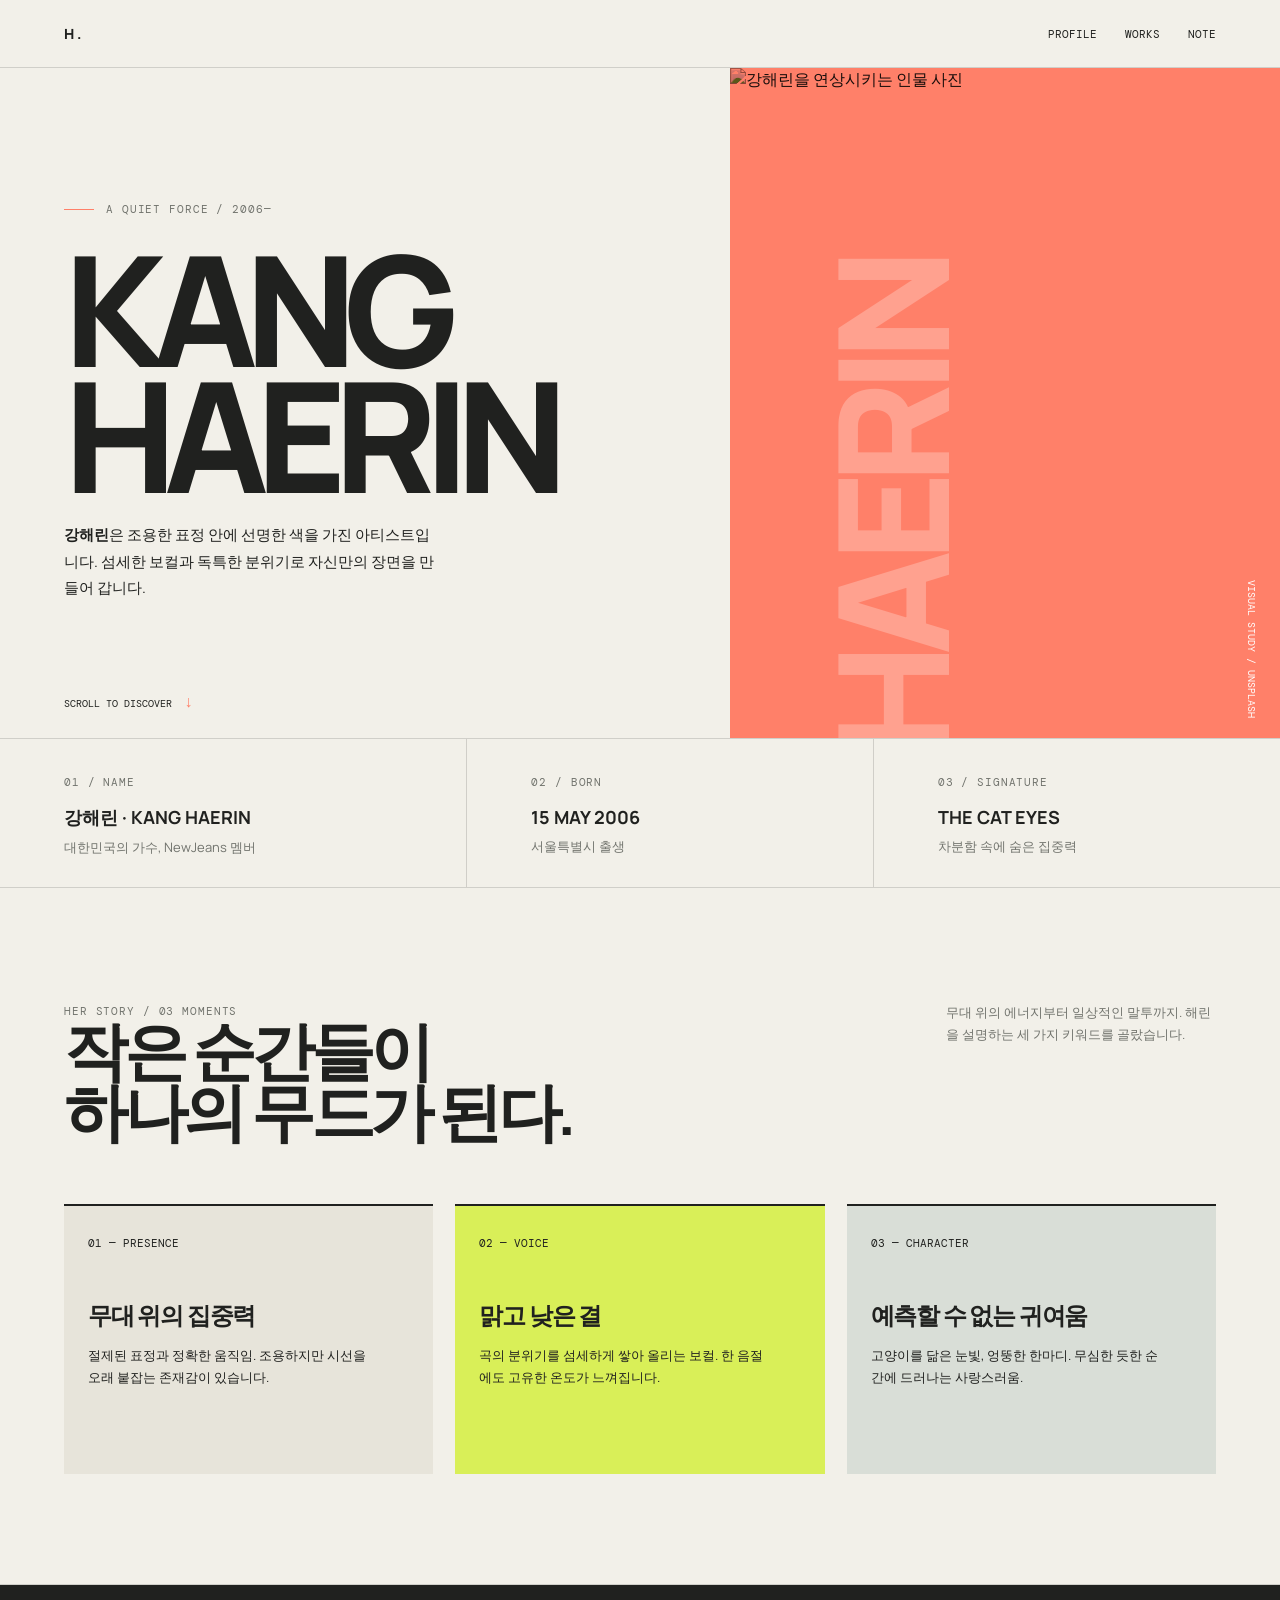
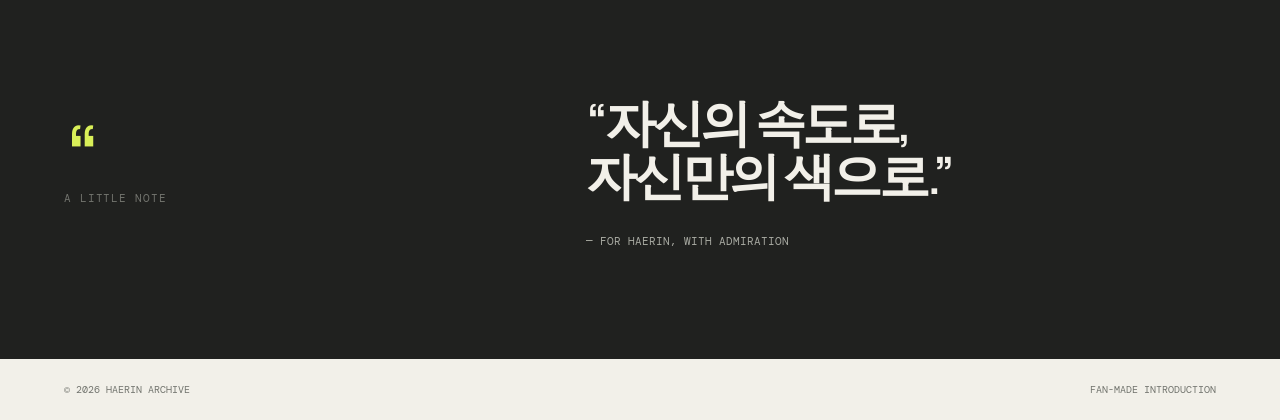
==== index.html @ d482c72f "Rename dd.html to index.html" ====
<!doctype html>
<html lang="ko">
<head>
	<meta charset="utf-8">
	<meta name="viewport" content="width=device-width, initial-scale=1">
	<meta name="description" content="강해린의 음악과 고양이 같은 매력을 소개하는 페이지">
	<title>HAERIN — quiet magnetism</title>
	<link rel="preconnect" href="https://fonts.googleapis.com">
	<link rel="preconnect" href="https://fonts.gstatic.com" crossorigin>
	<link href="https://fonts.googleapis.com/css2?family=DM+Mono:wght@400;500&family=Manrope:wght@400;500;600;700;800&display=swap" rel="stylesheet">
	<style>
		:root {
			--ink: #20211f;
			--muted: #72746e;
			--paper: #f2f0e9;
			--lime: #d9ef58;
			--coral: #ff8069;
			--line: rgba(32, 33, 31, .16);
			--mono: "DM Mono", monospace;
			--sans: "Manrope", sans-serif;
		}

		* { box-sizing: border-box; }
		html { scroll-behavior: smooth; }
		body {
			margin: 0;
			color: var(--ink);
			background: var(--paper);
			font-family: var(--sans);
			overflow-x: hidden;
		}
		a { color: inherit; text-decoration: none; }
		button { color: inherit; font: inherit; }
		.site-header {
			display: flex;
			align-items: center;
			justify-content: space-between;
			padding: 24px 5vw;
			border-bottom: 1px solid var(--line);
		}
		.brand { font-size: 14px; font-weight: 800; letter-spacing: .22em; }
		.nav { display: flex; gap: 28px; font-family: var(--mono); font-size: 11px; }
		.nav a { transition: opacity .2s; }
		.nav a:hover { opacity: .48; }
		.menu-button { display: none; border: 0; background: none; cursor: pointer; }

		.hero {
			min-height: 670px;
			display: grid;
			grid-template-columns: minmax(0, 1fr) minmax(330px, 43%);
			position: relative;
			overflow: hidden;
			border-bottom: 1px solid var(--line);
		}
		.hero-copy { padding: 10.5vw 5vw 7vw; position: relative; z-index: 1; }
		.eyebrow, .section-label, .meta { color: var(--muted); font-family: var(--mono); font-size: 11px; letter-spacing: .08em; }
		.eyebrow::before { content: ""; display: inline-block; width: 30px; height: 1px; margin: 0 12px 3px 0; background: var(--coral); }
		h1 { max-width: 760px; margin: 30px 0 24px; font-size: clamp(68px, 12vw, 184px); font-weight: 800; letter-spacing: -.085em; line-height: .82; }
		.hero-intro { max-width: 380px; margin: 0; font-size: 15px; line-height: 1.75; }
		.hero-intro strong { font-weight: 800; }
		.portrait-wrap { position: relative; min-height: 670px; background: var(--coral); }
		.portrait-wrap::before { content: "HAERIN"; position: absolute; top: 50%; left: -16%; z-index: 0; color: rgba(255,255,255,.26); font-size: 12vw; font-weight: 800; letter-spacing: -.08em; transform: rotate(-90deg); transform-origin: center; }
		.portrait { width: 100%; height: 100%; min-height: 670px; object-fit: cover; object-position: center top; mix-blend-mode: multiply; filter: saturate(.9) contrast(1.06); }
		.portrait-credit { position: absolute; right: 22px; bottom: 20px; color: white; font-family: var(--mono); font-size: 10px; writing-mode: vertical-rl; }
		.scroll-note { position: absolute; bottom: 26px; left: 5vw; font-family: var(--mono); font-size: 10px; }
		.scroll-note::after { content: "↓"; margin-left: 12px; color: var(--coral); font-size: 16px; }

		.facts { display: grid; grid-template-columns: 1.15fr 1fr 1fr; gap: 0; border-bottom: 1px solid var(--line); }
		.fact { padding: 30px 5vw; border-right: 1px solid var(--line); }
		.fact:last-child { border-right: 0; }
		.fact strong { display: block; margin-top: 14px; font-size: 18px; }
		.fact p { margin: 8px 0 0; color: var(--muted); font-size: 13px; }

		.section { padding: 110px 5vw; border-bottom: 1px solid var(--line); }
		.section-heading { display: flex; align-items: flex-start; justify-content: space-between; gap: 30px; margin-bottom: 62px; }
		h2 { max-width: 670px; margin: 0; font-size: clamp(34px, 5vw, 74px); letter-spacing: -.07em; line-height: .95; }
		.section-heading p { max-width: 270px; margin: 3px 0 0; color: var(--muted); font-size: 13px; line-height: 1.7; }
		.timeline { display: grid; grid-template-columns: repeat(3, 1fr); gap: 22px; }
		.timeline-item { min-height: 270px; padding: 24px; border-top: 2px solid var(--ink); background: #e7e4da; }
		.timeline-item:nth-child(2) { background: var(--lime); }
		.timeline-item:nth-child(3) { background: #d9ded7; }
		.timeline-item h3 { margin: 46px 0 12px; font-size: 24px; letter-spacing: -.05em; }
		.timeline-item p { max-width: 290px; margin: 0; font-size: 13px; line-height: 1.7; }
		.number { font-family: var(--mono); font-size: 11px; }

		.quote-section { display: grid; grid-template-columns: 1fr 1.5fr; gap: 8vw; align-items: center; background: var(--ink); color: var(--paper); }
		.quote-mark { color: var(--lime); font-size: 100px; line-height: .5; }
		blockquote { margin: 0; font-size: clamp(30px, 4vw, 62px); font-weight: 600; letter-spacing: -.065em; line-height: 1.05; }
		.quote-by { margin-top: 32px; color: #a8aaa2; font-family: var(--mono); font-size: 11px; }

		footer { display: flex; justify-content: space-between; gap: 20px; padding: 24px 5vw; color: var(--muted); font-family: var(--mono); font-size: 10px; }
		.reveal { animation: rise .8s both; }
		@keyframes rise { from { opacity: 0; transform: translateY(22px); } to { opacity: 1; transform: translateY(0); } }
		@media (max-width: 720px) {
			.site-header { padding: 20px 6vw; }
			.nav { display: none; position: absolute; right: 6vw; top: 58px; z-index: 3; flex-direction: column; gap: 16px; padding: 20px; background: var(--lime); border: 1px solid var(--ink); }
			.nav.is-open { display: flex; }
			.menu-button { display: block; font-family: var(--mono); font-size: 11px; }
			.hero { display: block; min-height: 0; }
			.hero-copy { padding: 74px 6vw 54px; }
			h1 { margin: 25px 0; font-size: clamp(68px, 21vw, 130px); }
			.scroll-note { display: none; }
			.portrait-wrap, .portrait { min-height: 460px; height: 460px; }
			.portrait-wrap::before { left: -20%; font-size: 22vw; }
			.facts, .timeline, .quote-section { grid-template-columns: 1fr; }
			.fact { padding: 24px 6vw; border-right: 0; border-bottom: 1px solid var(--line); }
			.fact:last-child { border-bottom: 0; }
			.section { padding: 75px 6vw; }
			.section-heading { display: block; margin-bottom: 38px; }
			.section-heading p { margin-top: 22px; }
			.timeline { gap: 14px; }
			.timeline-item { min-height: 210px; }
			.timeline-item h3 { margin-top: 32px; }
			.quote-section { gap: 20px; }
			footer { padding: 20px 6vw; flex-direction: column; }
		}
	</style>
</head>
<body>
	<header class="site-header">
		<a class="brand" href="#top">H.</a>
		<nav class="nav" id="nav" aria-label="페이지 메뉴">
			<a href="#profile">PROFILE</a>
			<a href="#works">WORKS</a>
			<a href="#note">NOTE</a>
		</nav>
		<button class="menu-button" type="button" aria-controls="nav" aria-expanded="false">MENU +</button>
	</header>

	<main id="top">
		<section class="hero" aria-labelledby="hero-title">
			<div class="hero-copy reveal">
				<div class="eyebrow">A QUIET FORCE / 2006—</div>
				<h1 id="hero-title">KANG<br>HAERIN</h1>
				<p class="hero-intro"><strong>강해린</strong>은 조용한 표정 안에 선명한 색을 가진 아티스트입니다. 섬세한 보컬과 독특한 분위기로 자신만의 장면을 만들어 갑니다.</p>
			</div>
			<div class="portrait-wrap">
				<img class="portrait" src="https://images.unsplash.com/photo-1534528741775-53994a69daeb?auto=format&fit=crop&w=1100&q=85" alt="강해린을 연상시키는 인물 사진">
				<span class="portrait-credit">VISUAL STUDY / UNSPLASH</span>
			</div>
			<div class="scroll-note">SCROLL TO DISCOVER</div>
		</section>

		<section class="facts" id="profile" aria-label="기본 프로필">
			<div class="fact"><span class="meta">01 / NAME</span><strong>강해린 · KANG HAERIN</strong><p>대한민국의 가수, NewJeans 멤버</p></div>
			<div class="fact"><span class="meta">02 / BORN</span><strong>15 MAY 2006</strong><p>서울특별시 출생</p></div>
			<div class="fact"><span class="meta">03 / SIGNATURE</span><strong>THE CAT EYES</strong><p>차분함 속에 숨은 집중력</p></div>
		</section>

		<section class="section" id="works">
			<div class="section-heading">
				<div><span class="section-label">HER STORY / 03 MOMENTS</span><h2>작은 순간들이<br>하나의 무드가 된다.</h2></div>
				<p>무대 위의 에너지부터 일상적인 말투까지. 해린을 설명하는 세 가지 키워드를 골랐습니다.</p>
			</div>
			<div class="timeline">
				<article class="timeline-item"><span class="number">01 — PRESENCE</span><h3>무대 위의 집중력</h3><p>절제된 표정과 정확한 움직임. 조용하지만 시선을 오래 붙잡는 존재감이 있습니다.</p></article>
				<article class="timeline-item"><span class="number">02 — VOICE</span><h3>맑고 낮은 결</h3><p>곡의 분위기를 섬세하게 쌓아 올리는 보컬. 한 음절에도 고유한 온도가 느껴집니다.</p></article>
				<article class="timeline-item"><span class="number">03 — CHARACTER</span><h3>예측할 수 없는 귀여움</h3><p>고양이를 닮은 눈빛, 엉뚱한 한마디. 무심한 듯한 순간에 드러나는 사랑스러움.</p></article>
			</div>
		</section>

		<section class="section quote-section" id="note">
			<div><div class="quote-mark">“</div><span class="section-label">A LITTLE NOTE</span></div>
			<div><blockquote>“자신의 속도로,<br>자신만의 색으로.”</blockquote><div class="quote-by">— FOR HAERIN, WITH ADMIRATION</div></div>
		</section>
	</main>
	<footer><span>© 2026 HAERIN ARCHIVE</span><span>FAN-MADE INTRODUCTION</span></footer>
	<script>
		const menuButton = document.querySelector('.menu-button');
		const nav = document.querySelector('#nav');
		menuButton.addEventListener('click', () => {
			const isOpen = nav.classList.toggle('is-open');
			menuButton.setAttribute('aria-expanded', String(isOpen));
			menuButton.textContent = isOpen ? 'CLOSE ×' : 'MENU +';
		});
		nav.addEventListener('click', () => {
			nav.classList.remove('is-open');
			menuButton.setAttribute('aria-expanded', 'false');
			menuButton.textContent = 'MENU +';
		});
	</script>
</body>
</html>
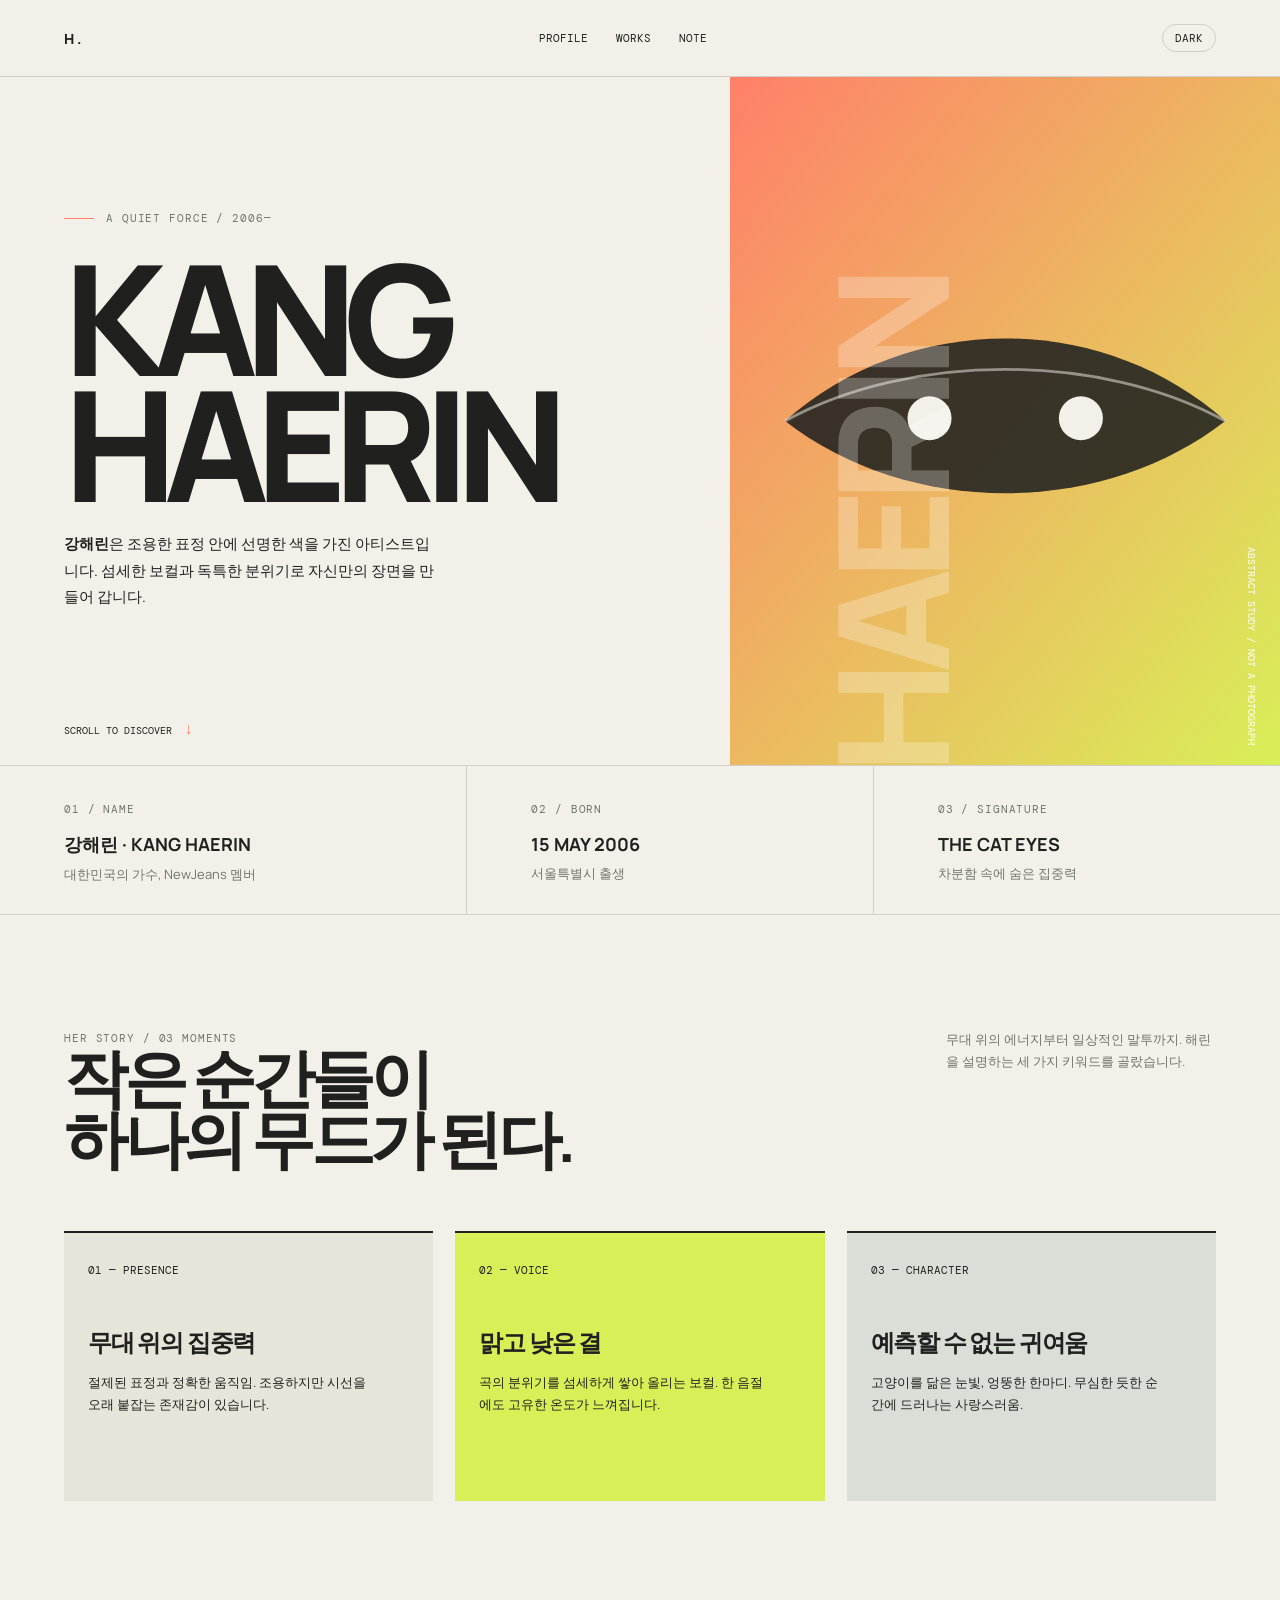
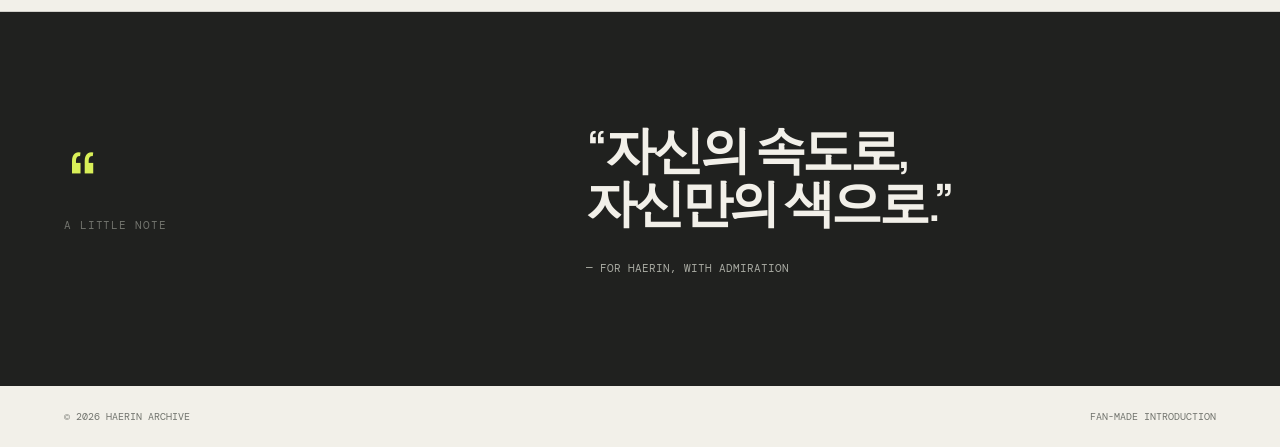
==== commit cec88301: "Replace misattributed photo with abstract graphic, add dark/light mode toggle Co-Authored-By: Claude" ====
--- a/index.html
+++ b/index.html
@@ -19,6 +19,24 @@
 			--mono: "DM Mono", monospace;
 			--sans: "Manrope", sans-serif;
 		}
+		:root[data-theme="dark"] {
+			--ink: #f2f0e9;
+			--muted: #9a9c94;
+			--paper: #17181a;
+			--lime: #d9ef58;
+			--coral: #ff8069;
+			--line: rgba(242, 240, 233, .16);
+		}
+		@media (prefers-color-scheme: dark) {
+			:root:not([data-theme="light"]) {
+				--ink: #f2f0e9;
+				--muted: #9a9c94;
+				--paper: #17181a;
+				--lime: #d9ef58;
+				--coral: #ff8069;
+				--line: rgba(242, 240, 233, .16);
+			}
+		}
 
 		* { box-sizing: border-box; }
 		html { scroll-behavior: smooth; }
@@ -28,9 +46,24 @@
 			background: var(--paper);
 			font-family: var(--sans);
 			overflow-x: hidden;
+			transition: background .25s, color .25s;
 		}
 		a { color: inherit; text-decoration: none; }
 		button { color: inherit; font: inherit; }
+		.theme-toggle {
+			display: flex;
+			align-items: center;
+			gap: 6px;
+			border: 1px solid var(--line);
+			border-radius: 999px;
+			padding: 6px 12px;
+			background: none;
+			font-family: var(--mono);
+			font-size: 11px;
+			cursor: pointer;
+			transition: border-color .2s;
+		}
+		.theme-toggle:hover { border-color: var(--ink); }
 		.site-header {
 			display: flex;
 			align-items: center;
@@ -60,7 +93,8 @@
 		.hero-intro strong { font-weight: 800; }
 		.portrait-wrap { position: relative; min-height: 670px; background: var(--coral); }
 		.portrait-wrap::before { content: "HAERIN"; position: absolute; top: 50%; left: -16%; z-index: 0; color: rgba(255,255,255,.26); font-size: 12vw; font-weight: 800; letter-spacing: -.08em; transform: rotate(-90deg); transform-origin: center; }
-		.portrait { width: 100%; height: 100%; min-height: 670px; object-fit: cover; object-position: center top; mix-blend-mode: multiply; filter: saturate(.9) contrast(1.06); }
+		.portrait { display: block; width: 100%; height: 100%; min-height: 670px; }
+		.portrait svg { display: block; width: 100%; height: 100%; }
 		.portrait-credit { position: absolute; right: 22px; bottom: 20px; color: white; font-family: var(--mono); font-size: 10px; writing-mode: vertical-rl; }
 		.scroll-note { position: absolute; bottom: 26px; left: 5vw; font-family: var(--mono); font-size: 10px; }
 		.scroll-note::after { content: "↓"; margin-left: 12px; color: var(--coral); font-size: 16px; }
@@ -83,7 +117,7 @@
 		.timeline-item p { max-width: 290px; margin: 0; font-size: 13px; line-height: 1.7; }
 		.number { font-family: var(--mono); font-size: 11px; }
 
-		.quote-section { display: grid; grid-template-columns: 1fr 1.5fr; gap: 8vw; align-items: center; background: var(--ink); color: var(--paper); }
+		.quote-section { display: grid; grid-template-columns: 1fr 1.5fr; gap: 8vw; align-items: center; background: #20211f; color: #f2f0e9; }
 		.quote-mark { color: var(--lime); font-size: 100px; line-height: .5; }
 		blockquote { margin: 0; font-size: clamp(30px, 4vw, 62px); font-weight: 600; letter-spacing: -.065em; line-height: 1.05; }
 		.quote-by { margin-top: 32px; color: #a8aaa2; font-family: var(--mono); font-size: 11px; }
@@ -124,6 +158,9 @@
 			<a href="#works">WORKS</a>
 			<a href="#note">NOTE</a>
 		</nav>
+		<button class="theme-toggle" id="themeToggle" type="button" aria-label="다크/화이트 모드 전환">
+			<span id="themeToggleLabel">DARK</span>
+		</button>
 		<button class="menu-button" type="button" aria-controls="nav" aria-expanded="false">MENU +</button>
 	</header>
 
@@ -135,8 +172,22 @@
 				<p class="hero-intro"><strong>강해린</strong>은 조용한 표정 안에 선명한 색을 가진 아티스트입니다. 섬세한 보컬과 독특한 분위기로 자신만의 장면을 만들어 갑니다.</p>
 			</div>
 			<div class="portrait-wrap">
-				<img class="portrait" src="https://images.unsplash.com/photo-1534528741775-53994a69daeb?auto=format&fit=crop&w=1100&q=85" alt="강해린을 연상시키는 인물 사진">
-				<span class="portrait-credit">VISUAL STUDY / UNSPLASH</span>
+				<div class="portrait" role="img" aria-label="해린의 시그니처인 고양이 눈매를 표현한 추상 그래픽">
+					<svg viewBox="0 0 400 500" preserveAspectRatio="xMidYMid slice" xmlns="http://www.w3.org/2000/svg">
+						<defs>
+							<linearGradient id="portraitGradient" x1="0" y1="0" x2="1" y2="1">
+								<stop offset="0%" stop-color="#ff8069"/>
+								<stop offset="100%" stop-color="#d9ef58"/>
+							</linearGradient>
+						</defs>
+						<rect width="400" height="500" fill="url(#portraitGradient)"/>
+						<path d="M40 250 C 130 170, 270 170, 360 250 C 270 320, 130 320, 40 250 Z" fill="#20211f" opacity=".88"/>
+						<circle cx="145" cy="248" r="16" fill="#f2f0e9"/>
+						<circle cx="255" cy="248" r="16" fill="#f2f0e9"/>
+						<path d="M40 250 C 130 200, 270 200, 360 250" stroke="#f2f0e9" stroke-width="2" fill="none" opacity=".5"/>
+					</svg>
+				</div>
+				<span class="portrait-credit">ABSTRACT STUDY / NOT A PHOTOGRAPH</span>
 			</div>
 			<div class="scroll-note">SCROLL TO DISCOVER</div>
 		</section>
@@ -166,6 +217,32 @@
 	</main>
 	<footer><span>© 2026 HAERIN ARCHIVE</span><span>FAN-MADE INTRODUCTION</span></footer>
 	<script>
+		const root = document.documentElement;
+		const themeToggle = document.querySelector('#themeToggle');
+		const themeToggleLabel = document.querySelector('#themeToggleLabel');
+		const systemPrefersDark = window.matchMedia('(prefers-color-scheme: dark)');
+
+		function applyTheme(theme) {
+			if (theme) {
+				root.setAttribute('data-theme', theme);
+			} else {
+				root.removeAttribute('data-theme');
+			}
+			const isDark = theme ? theme === 'dark' : systemPrefersDark.matches;
+			themeToggleLabel.textContent = isDark ? 'LIGHT' : 'DARK';
+		}
+
+		const savedTheme = localStorage.getItem('theme');
+		applyTheme(savedTheme);
+
+		themeToggle.addEventListener('click', () => {
+			const isDark = root.getAttribute('data-theme') === 'dark'
+				|| (!root.getAttribute('data-theme') && systemPrefersDark.matches);
+			const nextTheme = isDark ? 'light' : 'dark';
+			localStorage.setItem('theme', nextTheme);
+			applyTheme(nextTheme);
+		});
+
 		const menuButton = document.querySelector('.menu-button');
 		const nav = document.querySelector('#nav');
 		menuButton.addEventListener('click', () => {
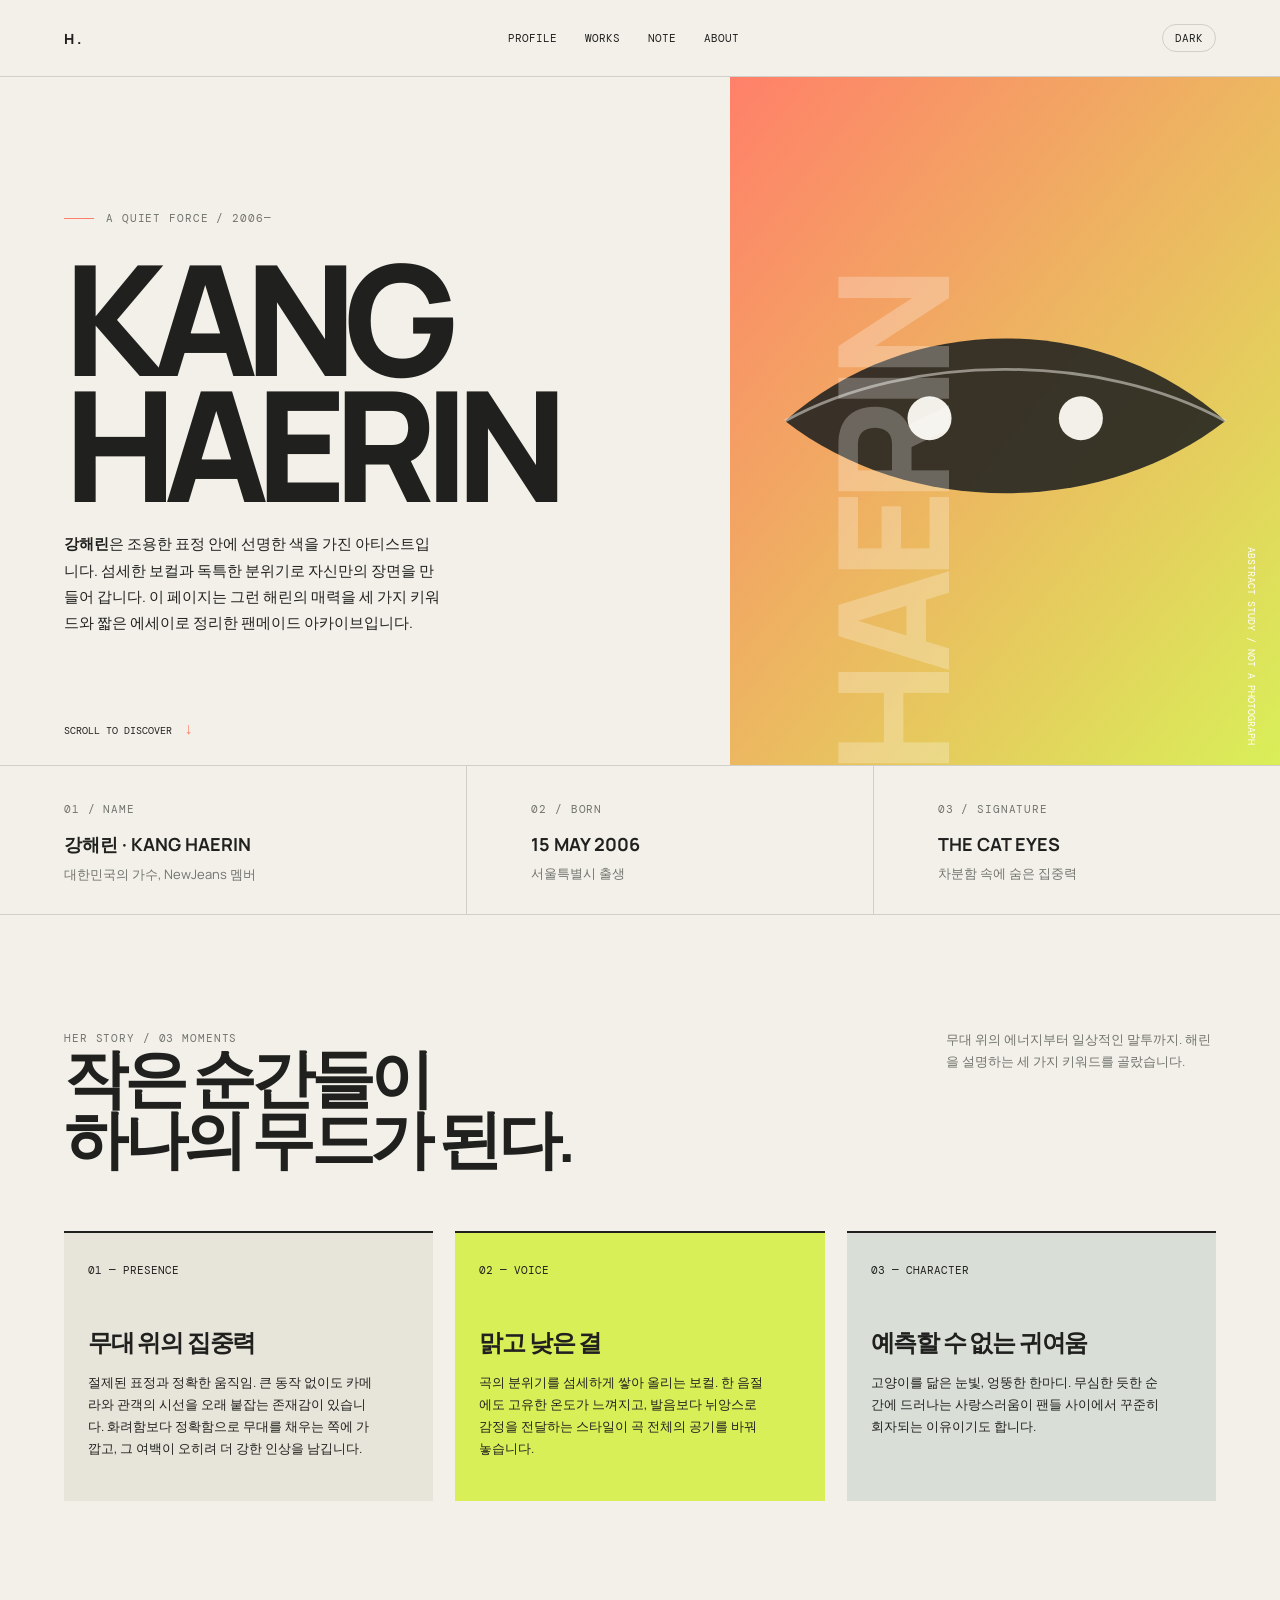
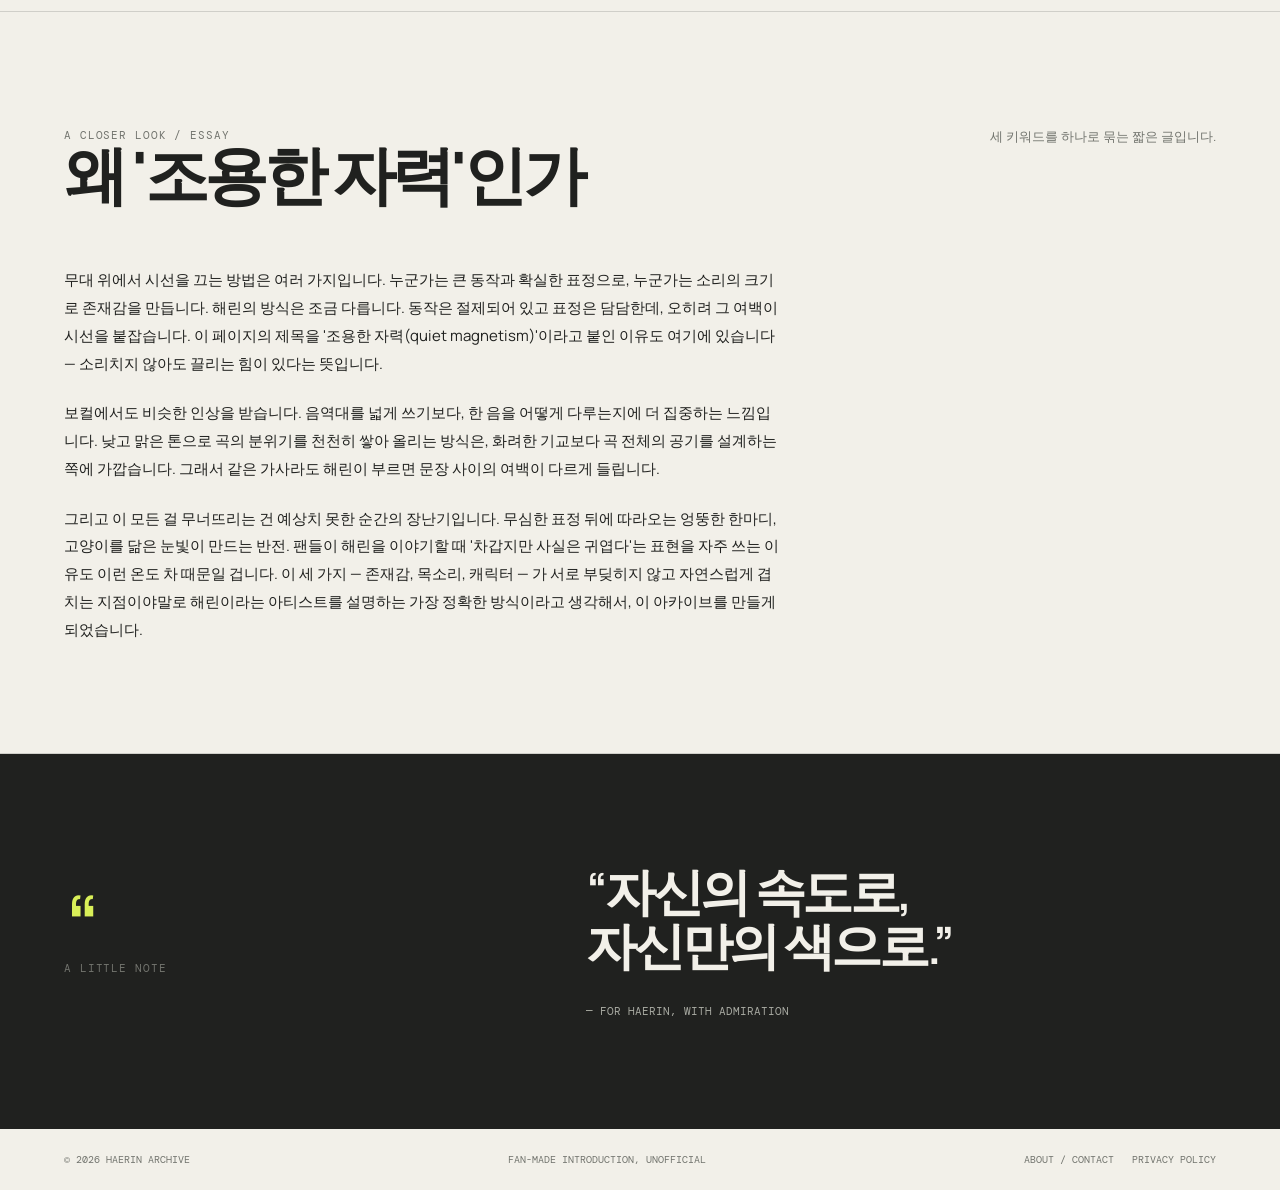
==== commit 911b10d3: "Improve site for AdSense review: add About/Privacy pages, expand content Adds about.html (site purpo" ====
--- a/index.html
+++ b/index.html
@@ -3,152 +3,24 @@
 <head>
 	<meta charset="utf-8">
 	<meta name="viewport" content="width=device-width, initial-scale=1">
-	<meta name="description" content="강해린의 음악과 고양이 같은 매력을 소개하는 페이지">
+	<meta name="description" content="강해린(NewJeans)의 무대 위 존재감과 목소리, 캐릭터를 다루는 팬메이드 아카이브. 프로필, 키워드 에세이, 사이트 소개와 개인정보처리방침을 함께 제공합니다.">
+	<link rel="canonical" href="https://2clipze77.github.io/test/">
+	<meta property="og:type" content="website">
+	<meta property="og:title" content="HAERIN — quiet magnetism">
+	<meta property="og:description" content="강해린의 무대 위 존재감과 목소리, 캐릭터를 다루는 팬메이드 아카이브">
+	<meta name="google-adsense-account" content="ca-pub-1635754366298120">
 	<title>HAERIN — quiet magnetism</title>
+	<script async src="https://pagead2.googlesyndication.com/pagead/js/adsbygoogle.js?client=ca-pub-1635754366298120" crossorigin="anonymous"></script>
+	<script>
+		(adsbygoogle = window.adsbygoogle || []).push({
+			google_ad_client: "ca-pub-1635754366298120",
+			enable_page_level_ads: true
+		});
+	</script>
 	<link rel="preconnect" href="https://fonts.googleapis.com">
 	<link rel="preconnect" href="https://fonts.gstatic.com" crossorigin>
 	<link href="https://fonts.googleapis.com/css2?family=DM+Mono:wght@400;500&family=Manrope:wght@400;500;600;700;800&display=swap" rel="stylesheet">
-	<style>
-		:root {
-			--ink: #20211f;
-			--muted: #72746e;
-			--paper: #f2f0e9;
-			--lime: #d9ef58;
-			--coral: #ff8069;
-			--line: rgba(32, 33, 31, .16);
-			--mono: "DM Mono", monospace;
-			--sans: "Manrope", sans-serif;
-		}
-		:root[data-theme="dark"] {
-			--ink: #f2f0e9;
-			--muted: #9a9c94;
-			--paper: #17181a;
-			--lime: #d9ef58;
-			--coral: #ff8069;
-			--line: rgba(242, 240, 233, .16);
-		}
-		@media (prefers-color-scheme: dark) {
-			:root:not([data-theme="light"]) {
-				--ink: #f2f0e9;
-				--muted: #9a9c94;
-				--paper: #17181a;
-				--lime: #d9ef58;
-				--coral: #ff8069;
-				--line: rgba(242, 240, 233, .16);
-			}
-		}
-
-		* { box-sizing: border-box; }
-		html { scroll-behavior: smooth; }
-		body {
-			margin: 0;
-			color: var(--ink);
-			background: var(--paper);
-			font-family: var(--sans);
-			overflow-x: hidden;
-			transition: background .25s, color .25s;
-		}
-		a { color: inherit; text-decoration: none; }
-		button { color: inherit; font: inherit; }
-		.theme-toggle {
-			display: flex;
-			align-items: center;
-			gap: 6px;
-			border: 1px solid var(--line);
-			border-radius: 999px;
-			padding: 6px 12px;
-			background: none;
-			font-family: var(--mono);
-			font-size: 11px;
-			cursor: pointer;
-			transition: border-color .2s;
-		}
-		.theme-toggle:hover { border-color: var(--ink); }
-		.site-header {
-			display: flex;
-			align-items: center;
-			justify-content: space-between;
-			padding: 24px 5vw;
-			border-bottom: 1px solid var(--line);
-		}
-		.brand { font-size: 14px; font-weight: 800; letter-spacing: .22em; }
-		.nav { display: flex; gap: 28px; font-family: var(--mono); font-size: 11px; }
-		.nav a { transition: opacity .2s; }
-		.nav a:hover { opacity: .48; }
-		.menu-button { display: none; border: 0; background: none; cursor: pointer; }
-
-		.hero {
-			min-height: 670px;
-			display: grid;
-			grid-template-columns: minmax(0, 1fr) minmax(330px, 43%);
-			position: relative;
-			overflow: hidden;
-			border-bottom: 1px solid var(--line);
-		}
-		.hero-copy { padding: 10.5vw 5vw 7vw; position: relative; z-index: 1; }
-		.eyebrow, .section-label, .meta { color: var(--muted); font-family: var(--mono); font-size: 11px; letter-spacing: .08em; }
-		.eyebrow::before { content: ""; display: inline-block; width: 30px; height: 1px; margin: 0 12px 3px 0; background: var(--coral); }
-		h1 { max-width: 760px; margin: 30px 0 24px; font-size: clamp(68px, 12vw, 184px); font-weight: 800; letter-spacing: -.085em; line-height: .82; }
-		.hero-intro { max-width: 380px; margin: 0; font-size: 15px; line-height: 1.75; }
-		.hero-intro strong { font-weight: 800; }
-		.portrait-wrap { position: relative; min-height: 670px; background: var(--coral); }
-		.portrait-wrap::before { content: "HAERIN"; position: absolute; top: 50%; left: -16%; z-index: 0; color: rgba(255,255,255,.26); font-size: 12vw; font-weight: 800; letter-spacing: -.08em; transform: rotate(-90deg); transform-origin: center; }
-		.portrait { display: block; width: 100%; height: 100%; min-height: 670px; }
-		.portrait svg { display: block; width: 100%; height: 100%; }
-		.portrait-credit { position: absolute; right: 22px; bottom: 20px; color: white; font-family: var(--mono); font-size: 10px; writing-mode: vertical-rl; }
-		.scroll-note { position: absolute; bottom: 26px; left: 5vw; font-family: var(--mono); font-size: 10px; }
-		.scroll-note::after { content: "↓"; margin-left: 12px; color: var(--coral); font-size: 16px; }
-
-		.facts { display: grid; grid-template-columns: 1.15fr 1fr 1fr; gap: 0; border-bottom: 1px solid var(--line); }
-		.fact { padding: 30px 5vw; border-right: 1px solid var(--line); }
-		.fact:last-child { border-right: 0; }
-		.fact strong { display: block; margin-top: 14px; font-size: 18px; }
-		.fact p { margin: 8px 0 0; color: var(--muted); font-size: 13px; }
-
-		.section { padding: 110px 5vw; border-bottom: 1px solid var(--line); }
-		.section-heading { display: flex; align-items: flex-start; justify-content: space-between; gap: 30px; margin-bottom: 62px; }
-		h2 { max-width: 670px; margin: 0; font-size: clamp(34px, 5vw, 74px); letter-spacing: -.07em; line-height: .95; }
-		.section-heading p { max-width: 270px; margin: 3px 0 0; color: var(--muted); font-size: 13px; line-height: 1.7; }
-		.timeline { display: grid; grid-template-columns: repeat(3, 1fr); gap: 22px; }
-		.timeline-item { min-height: 270px; padding: 24px; border-top: 2px solid var(--ink); background: #e7e4da; }
-		.timeline-item:nth-child(2) { background: var(--lime); }
-		.timeline-item:nth-child(3) { background: #d9ded7; }
-		.timeline-item h3 { margin: 46px 0 12px; font-size: 24px; letter-spacing: -.05em; }
-		.timeline-item p { max-width: 290px; margin: 0; font-size: 13px; line-height: 1.7; }
-		.number { font-family: var(--mono); font-size: 11px; }
-
-		.quote-section { display: grid; grid-template-columns: 1fr 1.5fr; gap: 8vw; align-items: center; background: #20211f; color: #f2f0e9; }
-		.quote-mark { color: var(--lime); font-size: 100px; line-height: .5; }
-		blockquote { margin: 0; font-size: clamp(30px, 4vw, 62px); font-weight: 600; letter-spacing: -.065em; line-height: 1.05; }
-		.quote-by { margin-top: 32px; color: #a8aaa2; font-family: var(--mono); font-size: 11px; }
-
-		footer { display: flex; justify-content: space-between; gap: 20px; padding: 24px 5vw; color: var(--muted); font-family: var(--mono); font-size: 10px; }
-		.reveal { animation: rise .8s both; }
-		@keyframes rise { from { opacity: 0; transform: translateY(22px); } to { opacity: 1; transform: translateY(0); } }
-		@media (max-width: 720px) {
-			.site-header { padding: 20px 6vw; }
-			.nav { display: none; position: absolute; right: 6vw; top: 58px; z-index: 3; flex-direction: column; gap: 16px; padding: 20px; background: var(--lime); border: 1px solid var(--ink); }
-			.nav.is-open { display: flex; }
-			.menu-button { display: block; font-family: var(--mono); font-size: 11px; }
-			.hero { display: block; min-height: 0; }
-			.hero-copy { padding: 74px 6vw 54px; }
-			h1 { margin: 25px 0; font-size: clamp(68px, 21vw, 130px); }
-			.scroll-note { display: none; }
-			.portrait-wrap, .portrait { min-height: 460px; height: 460px; }
-			.portrait-wrap::before { left: -20%; font-size: 22vw; }
-			.facts, .timeline, .quote-section { grid-template-columns: 1fr; }
-			.fact { padding: 24px 6vw; border-right: 0; border-bottom: 1px solid var(--line); }
-			.fact:last-child { border-bottom: 0; }
-			.section { padding: 75px 6vw; }
-			.section-heading { display: block; margin-bottom: 38px; }
-			.section-heading p { margin-top: 22px; }
-			.timeline { gap: 14px; }
-			.timeline-item { min-height: 210px; }
-			.timeline-item h3 { margin-top: 32px; }
-			.quote-section { gap: 20px; }
-			footer { padding: 20px 6vw; flex-direction: column; }
-		}
-	</style>
+	<link rel="stylesheet" href="style.css">
 </head>
 <body>
 	<header class="site-header">
@@ -157,6 +29,7 @@
 			<a href="#profile">PROFILE</a>
 			<a href="#works">WORKS</a>
 			<a href="#note">NOTE</a>
+			<a href="about.html">ABOUT</a>
 		</nav>
 		<button class="theme-toggle" id="themeToggle" type="button" aria-label="다크/화이트 모드 전환">
 			<span id="themeToggleLabel">DARK</span>
@@ -169,7 +42,7 @@
 			<div class="hero-copy reveal">
 				<div class="eyebrow">A QUIET FORCE / 2006—</div>
 				<h1 id="hero-title">KANG<br>HAERIN</h1>
-				<p class="hero-intro"><strong>강해린</strong>은 조용한 표정 안에 선명한 색을 가진 아티스트입니다. 섬세한 보컬과 독특한 분위기로 자신만의 장면을 만들어 갑니다.</p>
+				<p class="hero-intro"><strong>강해린</strong>은 조용한 표정 안에 선명한 색을 가진 아티스트입니다. 섬세한 보컬과 독특한 분위기로 자신만의 장면을 만들어 갑니다. 이 페이지는 그런 해린의 매력을 세 가지 키워드와 짧은 에세이로 정리한 팬메이드 아카이브입니다.</p>
 			</div>
 			<div class="portrait-wrap">
 				<div class="portrait" role="img" aria-label="해린의 시그니처인 고양이 눈매를 표현한 추상 그래픽">
@@ -204,9 +77,21 @@
 				<p>무대 위의 에너지부터 일상적인 말투까지. 해린을 설명하는 세 가지 키워드를 골랐습니다.</p>
 			</div>
 			<div class="timeline">
-				<article class="timeline-item"><span class="number">01 — PRESENCE</span><h3>무대 위의 집중력</h3><p>절제된 표정과 정확한 움직임. 조용하지만 시선을 오래 붙잡는 존재감이 있습니다.</p></article>
-				<article class="timeline-item"><span class="number">02 — VOICE</span><h3>맑고 낮은 결</h3><p>곡의 분위기를 섬세하게 쌓아 올리는 보컬. 한 음절에도 고유한 온도가 느껴집니다.</p></article>
-				<article class="timeline-item"><span class="number">03 — CHARACTER</span><h3>예측할 수 없는 귀여움</h3><p>고양이를 닮은 눈빛, 엉뚱한 한마디. 무심한 듯한 순간에 드러나는 사랑스러움.</p></article>
+				<article class="timeline-item"><span class="number">01 — PRESENCE</span><h3>무대 위의 집중력</h3><p>절제된 표정과 정확한 움직임. 큰 동작 없이도 카메라와 관객의 시선을 오래 붙잡는 존재감이 있습니다. 화려함보다 정확함으로 무대를 채우는 쪽에 가깝고, 그 여백이 오히려 더 강한 인상을 남깁니다.</p></article>
+				<article class="timeline-item"><span class="number">02 — VOICE</span><h3>맑고 낮은 결</h3><p>곡의 분위기를 섬세하게 쌓아 올리는 보컬. 한 음절에도 고유한 온도가 느껴지고, 발음보다 뉘앙스로 감정을 전달하는 스타일이 곡 전체의 공기를 바꿔 놓습니다.</p></article>
+				<article class="timeline-item"><span class="number">03 — CHARACTER</span><h3>예측할 수 없는 귀여움</h3><p>고양이를 닮은 눈빛, 엉뚱한 한마디. 무심한 듯한 순간에 드러나는 사랑스러움이 팬들 사이에서 꾸준히 회자되는 이유이기도 합니다.</p></article>
+			</div>
+		</section>
+
+		<section class="section" id="essay" aria-labelledby="essay-title">
+			<div class="section-heading">
+				<div><span class="section-label">A CLOSER LOOK / ESSAY</span><h2 id="essay-title">왜 '조용한 자력'인가</h2></div>
+				<p>세 키워드를 하나로 묶는 짧은 글입니다.</p>
+			</div>
+			<div class="essay">
+				<p>무대 위에서 시선을 끄는 방법은 여러 가지입니다. 누군가는 큰 동작과 확실한 표정으로, 누군가는 소리의 크기로 존재감을 만듭니다. 해린의 방식은 조금 다릅니다. 동작은 절제되어 있고 표정은 담담한데, 오히려 그 여백이 시선을 붙잡습니다. 이 페이지의 제목을 '조용한 자력(quiet magnetism)'이라고 붙인 이유도 여기에 있습니다 — 소리치지 않아도 끌리는 힘이 있다는 뜻입니다.</p>
+				<p>보컬에서도 비슷한 인상을 받습니다. 음역대를 넓게 쓰기보다, 한 음을 어떻게 다루는지에 더 집중하는 느낌입니다. 낮고 맑은 톤으로 곡의 분위기를 천천히 쌓아 올리는 방식은, 화려한 기교보다 곡 전체의 공기를 설계하는 쪽에 가깝습니다. 그래서 같은 가사라도 해린이 부르면 문장 사이의 여백이 다르게 들립니다.</p>
+				<p>그리고 이 모든 걸 무너뜨리는 건 예상치 못한 순간의 장난기입니다. 무심한 표정 뒤에 따라오는 엉뚱한 한마디, 고양이를 닮은 눈빛이 만드는 반전. 팬들이 해린을 이야기할 때 '차갑지만 사실은 귀엽다'는 표현을 자주 쓰는 이유도 이런 온도 차 때문일 겁니다. 이 세 가지 — 존재감, 목소리, 캐릭터 — 가 서로 부딪히지 않고 자연스럽게 겹치는 지점이야말로 해린이라는 아티스트를 설명하는 가장 정확한 방식이라고 생각해서, 이 아카이브를 만들게 되었습니다.</p>
 			</div>
 		</section>
 
@@ -215,46 +100,11 @@
 			<div><blockquote>“자신의 속도로,<br>자신만의 색으로.”</blockquote><div class="quote-by">— FOR HAERIN, WITH ADMIRATION</div></div>
 		</section>
 	</main>
-	<footer><span>© 2026 HAERIN ARCHIVE</span><span>FAN-MADE INTRODUCTION</span></footer>
-	<script>
-		const root = document.documentElement;
-		const themeToggle = document.querySelector('#themeToggle');
-		const themeToggleLabel = document.querySelector('#themeToggleLabel');
-		const systemPrefersDark = window.matchMedia('(prefers-color-scheme: dark)');
-
-		function applyTheme(theme) {
-			if (theme) {
-				root.setAttribute('data-theme', theme);
-			} else {
-				root.removeAttribute('data-theme');
-			}
-			const isDark = theme ? theme === 'dark' : systemPrefersDark.matches;
-			themeToggleLabel.textContent = isDark ? 'LIGHT' : 'DARK';
-		}
-
-		const savedTheme = localStorage.getItem('theme');
-		applyTheme(savedTheme);
-
-		themeToggle.addEventListener('click', () => {
-			const isDark = root.getAttribute('data-theme') === 'dark'
-				|| (!root.getAttribute('data-theme') && systemPrefersDark.matches);
-			const nextTheme = isDark ? 'light' : 'dark';
-			localStorage.setItem('theme', nextTheme);
-			applyTheme(nextTheme);
-		});
-
-		const menuButton = document.querySelector('.menu-button');
-		const nav = document.querySelector('#nav');
-		menuButton.addEventListener('click', () => {
-			const isOpen = nav.classList.toggle('is-open');
-			menuButton.setAttribute('aria-expanded', String(isOpen));
-			menuButton.textContent = isOpen ? 'CLOSE ×' : 'MENU +';
-		});
-		nav.addEventListener('click', () => {
-			nav.classList.remove('is-open');
-			menuButton.setAttribute('aria-expanded', 'false');
-			menuButton.textContent = 'MENU +';
-		});
-	</script>
+	<footer>
+		<span>© 2026 HAERIN ARCHIVE</span>
+		<span>FAN-MADE INTRODUCTION, UNOFFICIAL</span>
+		<span class="footer-links"><a href="about.html">ABOUT / CONTACT</a><a href="privacy.html">PRIVACY POLICY</a></span>
+	</footer>
+	<script src="theme.js"></script>
 </body>
 </html>
--- a/style.css
+++ b/style.css
@@ -0,0 +1,162 @@
+:root {
+	--ink: #20211f;
+	--muted: #72746e;
+	--paper: #f2f0e9;
+	--lime: #d9ef58;
+	--coral: #ff8069;
+	--line: rgba(32, 33, 31, .16);
+	--mono: "DM Mono", monospace;
+	--sans: "Manrope", sans-serif;
+}
+:root[data-theme="dark"] {
+	--ink: #f2f0e9;
+	--muted: #9a9c94;
+	--paper: #17181a;
+	--lime: #d9ef58;
+	--coral: #ff8069;
+	--line: rgba(242, 240, 233, .16);
+}
+@media (prefers-color-scheme: dark) {
+	:root:not([data-theme="light"]) {
+		--ink: #f2f0e9;
+		--muted: #9a9c94;
+		--paper: #17181a;
+		--lime: #d9ef58;
+		--coral: #ff8069;
+		--line: rgba(242, 240, 233, .16);
+	}
+}
+
+* { box-sizing: border-box; }
+html { scroll-behavior: smooth; }
+body {
+	margin: 0;
+	color: var(--ink);
+	background: var(--paper);
+	font-family: var(--sans);
+	overflow-x: hidden;
+	transition: background .25s, color .25s;
+}
+a { color: inherit; text-decoration: none; }
+button { color: inherit; font: inherit; }
+.theme-toggle {
+	display: flex;
+	align-items: center;
+	gap: 6px;
+	border: 1px solid var(--line);
+	border-radius: 999px;
+	padding: 6px 12px;
+	background: none;
+	font-family: var(--mono);
+	font-size: 11px;
+	cursor: pointer;
+	transition: border-color .2s;
+}
+.theme-toggle:hover { border-color: var(--ink); }
+.site-header {
+	display: flex;
+	align-items: center;
+	justify-content: space-between;
+	padding: 24px 5vw;
+	border-bottom: 1px solid var(--line);
+}
+.brand { font-size: 14px; font-weight: 800; letter-spacing: .22em; }
+.nav { display: flex; gap: 28px; font-family: var(--mono); font-size: 11px; }
+.nav a { transition: opacity .2s; }
+.nav a:hover { opacity: .48; }
+.nav a[aria-current="page"] { color: var(--coral); }
+.menu-button { display: none; border: 0; background: none; cursor: pointer; }
+
+.hero {
+	min-height: 670px;
+	display: grid;
+	grid-template-columns: minmax(0, 1fr) minmax(330px, 43%);
+	position: relative;
+	overflow: hidden;
+	border-bottom: 1px solid var(--line);
+}
+.hero-copy { padding: 10.5vw 5vw 7vw; position: relative; z-index: 1; }
+.eyebrow, .section-label, .meta { color: var(--muted); font-family: var(--mono); font-size: 11px; letter-spacing: .08em; }
+.eyebrow::before { content: ""; display: inline-block; width: 30px; height: 1px; margin: 0 12px 3px 0; background: var(--coral); }
+h1 { max-width: 760px; margin: 30px 0 24px; font-size: clamp(68px, 12vw, 184px); font-weight: 800; letter-spacing: -.085em; line-height: .82; }
+.hero-intro { max-width: 380px; margin: 0; font-size: 15px; line-height: 1.75; }
+.hero-intro strong { font-weight: 800; }
+.portrait-wrap { position: relative; min-height: 670px; background: var(--coral); }
+.portrait-wrap::before { content: "HAERIN"; position: absolute; top: 50%; left: -16%; z-index: 0; color: rgba(255,255,255,.26); font-size: 12vw; font-weight: 800; letter-spacing: -.08em; transform: rotate(-90deg); transform-origin: center; }
+.portrait { display: block; width: 100%; height: 100%; min-height: 670px; }
+.portrait svg { display: block; width: 100%; height: 100%; }
+.portrait-credit { position: absolute; right: 22px; bottom: 20px; color: white; font-family: var(--mono); font-size: 10px; writing-mode: vertical-rl; }
+.scroll-note { position: absolute; bottom: 26px; left: 5vw; font-family: var(--mono); font-size: 10px; }
+.scroll-note::after { content: "↓"; margin-left: 12px; color: var(--coral); font-size: 16px; }
+
+.facts { display: grid; grid-template-columns: 1.15fr 1fr 1fr; gap: 0; border-bottom: 1px solid var(--line); }
+.fact { padding: 30px 5vw; border-right: 1px solid var(--line); }
+.fact:last-child { border-right: 0; }
+.fact strong { display: block; margin-top: 14px; font-size: 18px; }
+.fact p { margin: 8px 0 0; color: var(--muted); font-size: 13px; }
+
+.section { padding: 110px 5vw; border-bottom: 1px solid var(--line); }
+.section-heading { display: flex; align-items: flex-start; justify-content: space-between; gap: 30px; margin-bottom: 62px; }
+h2 { max-width: 670px; margin: 0; font-size: clamp(34px, 5vw, 74px); letter-spacing: -.07em; line-height: .95; }
+.section-heading p { max-width: 270px; margin: 3px 0 0; color: var(--muted); font-size: 13px; line-height: 1.7; }
+.timeline { display: grid; grid-template-columns: repeat(3, 1fr); gap: 22px; }
+.timeline-item { min-height: 270px; padding: 24px; border-top: 2px solid var(--ink); background: #e7e4da; }
+.timeline-item:nth-child(2) { background: var(--lime); }
+.timeline-item:nth-child(3) { background: #d9ded7; }
+.timeline-item h3 { margin: 46px 0 12px; font-size: 24px; letter-spacing: -.05em; }
+.timeline-item p { max-width: 290px; margin: 0; font-size: 13px; line-height: 1.7; }
+.number { font-family: var(--mono); font-size: 11px; }
+
+.essay { max-width: 720px; }
+.essay p { font-size: 15px; line-height: 1.85; margin: 0 0 22px; }
+.essay p:last-child { margin-bottom: 0; }
+
+.quote-section { display: grid; grid-template-columns: 1fr 1.5fr; gap: 8vw; align-items: center; background: #20211f; color: #f2f0e9; }
+.quote-mark { color: var(--lime); font-size: 100px; line-height: .5; }
+blockquote { margin: 0; font-size: clamp(30px, 4vw, 62px); font-weight: 600; letter-spacing: -.065em; line-height: 1.05; }
+.quote-by { margin-top: 32px; color: #a8aaa2; font-family: var(--mono); font-size: 11px; }
+
+.about-grid { display: grid; grid-template-columns: 1fr 1fr; gap: 40px; }
+.about-grid dt { font-family: var(--mono); font-size: 11px; color: var(--muted); margin-top: 22px; }
+.about-grid dt:first-child { margin-top: 0; }
+.about-grid dd { margin: 6px 0 0; font-size: 15px; line-height: 1.7; }
+
+.content-page { padding: 90px 5vw 120px; max-width: 780px; }
+.content-page h1 { font-size: clamp(38px, 6vw, 64px); letter-spacing: -.06em; line-height: 1.02; margin: 18px 0 40px; }
+.content-page h2 { font-size: 24px; letter-spacing: -.03em; margin: 48px 0 14px; }
+.content-page p, .content-page li { font-size: 15px; line-height: 1.85; color: var(--ink); }
+.content-page p { margin: 0 0 18px; }
+.content-page ul { padding-left: 20px; margin: 0 0 18px; }
+.content-page li { margin-bottom: 8px; }
+.content-page a.link { color: var(--coral); text-decoration: underline; }
+.updated-note { color: var(--muted); font-family: var(--mono); font-size: 11px; margin-bottom: 40px; display: block; }
+
+footer { display: flex; justify-content: space-between; gap: 20px; padding: 24px 5vw; color: var(--muted); font-family: var(--mono); font-size: 10px; flex-wrap: wrap; }
+footer .footer-links { display: flex; gap: 18px; }
+footer .footer-links a:hover { opacity: .6; }
+.reveal { animation: rise .8s both; }
+@keyframes rise { from { opacity: 0; transform: translateY(22px); } to { opacity: 1; transform: translateY(0); } }
+@media (max-width: 720px) {
+	.site-header { padding: 20px 6vw; }
+	.nav { display: none; position: absolute; right: 6vw; top: 58px; z-index: 3; flex-direction: column; gap: 16px; padding: 20px; background: var(--lime); border: 1px solid var(--ink); }
+	.nav.is-open { display: flex; }
+	.menu-button { display: block; font-family: var(--mono); font-size: 11px; }
+	.hero { display: block; min-height: 0; }
+	.hero-copy { padding: 74px 6vw 54px; }
+	h1 { margin: 25px 0; font-size: clamp(68px, 21vw, 130px); }
+	.scroll-note { display: none; }
+	.portrait-wrap, .portrait { min-height: 460px; height: 460px; }
+	.portrait-wrap::before { left: -20%; font-size: 22vw; }
+	.facts, .timeline, .quote-section, .about-grid { grid-template-columns: 1fr; }
+	.fact { padding: 24px 6vw; border-right: 0; border-bottom: 1px solid var(--line); }
+	.fact:last-child { border-bottom: 0; }
+	.section { padding: 75px 6vw; }
+	.section-heading { display: block; margin-bottom: 38px; }
+	.section-heading p { margin-top: 22px; }
+	.timeline { gap: 14px; }
+	.timeline-item { min-height: 210px; }
+	.timeline-item h3 { margin-top: 32px; }
+	.quote-section { gap: 20px; }
+	.content-page { padding: 70px 6vw 90px; }
+	footer { padding: 20px 6vw; flex-direction: column; }
+}
